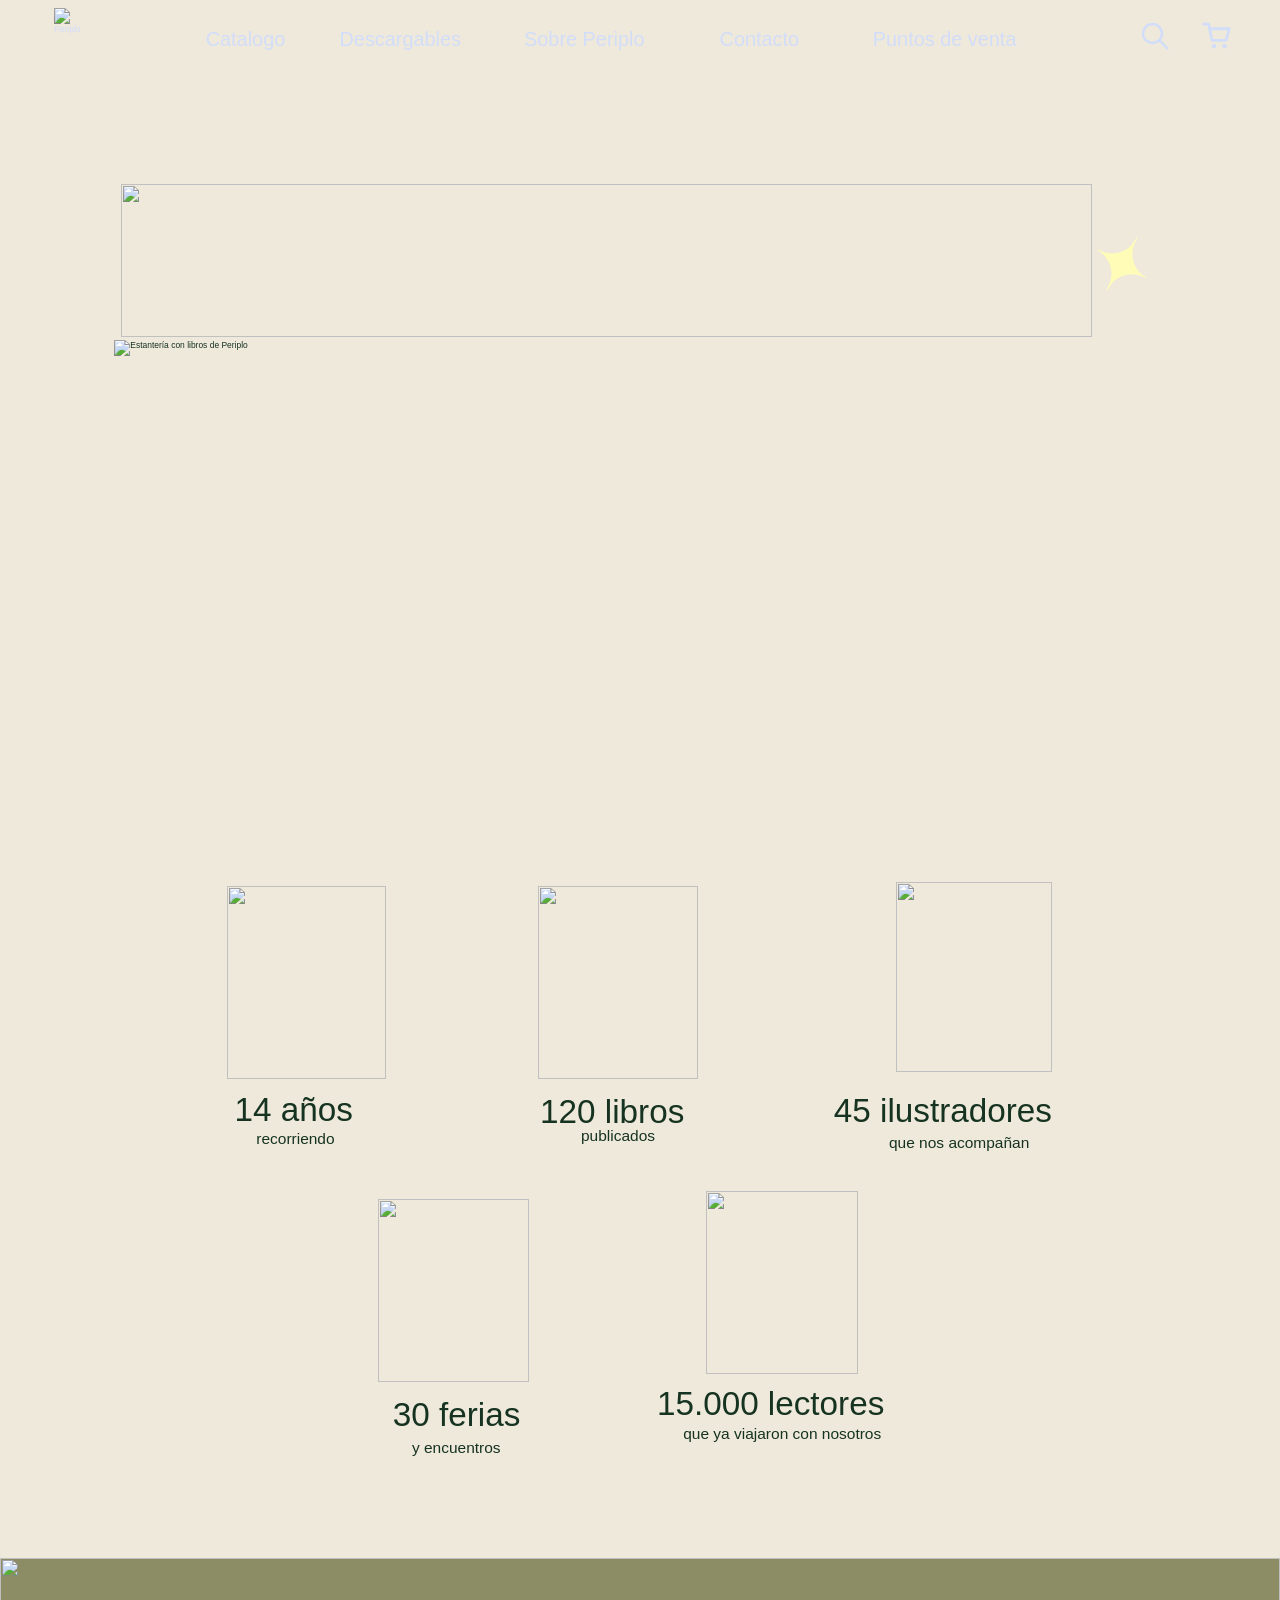
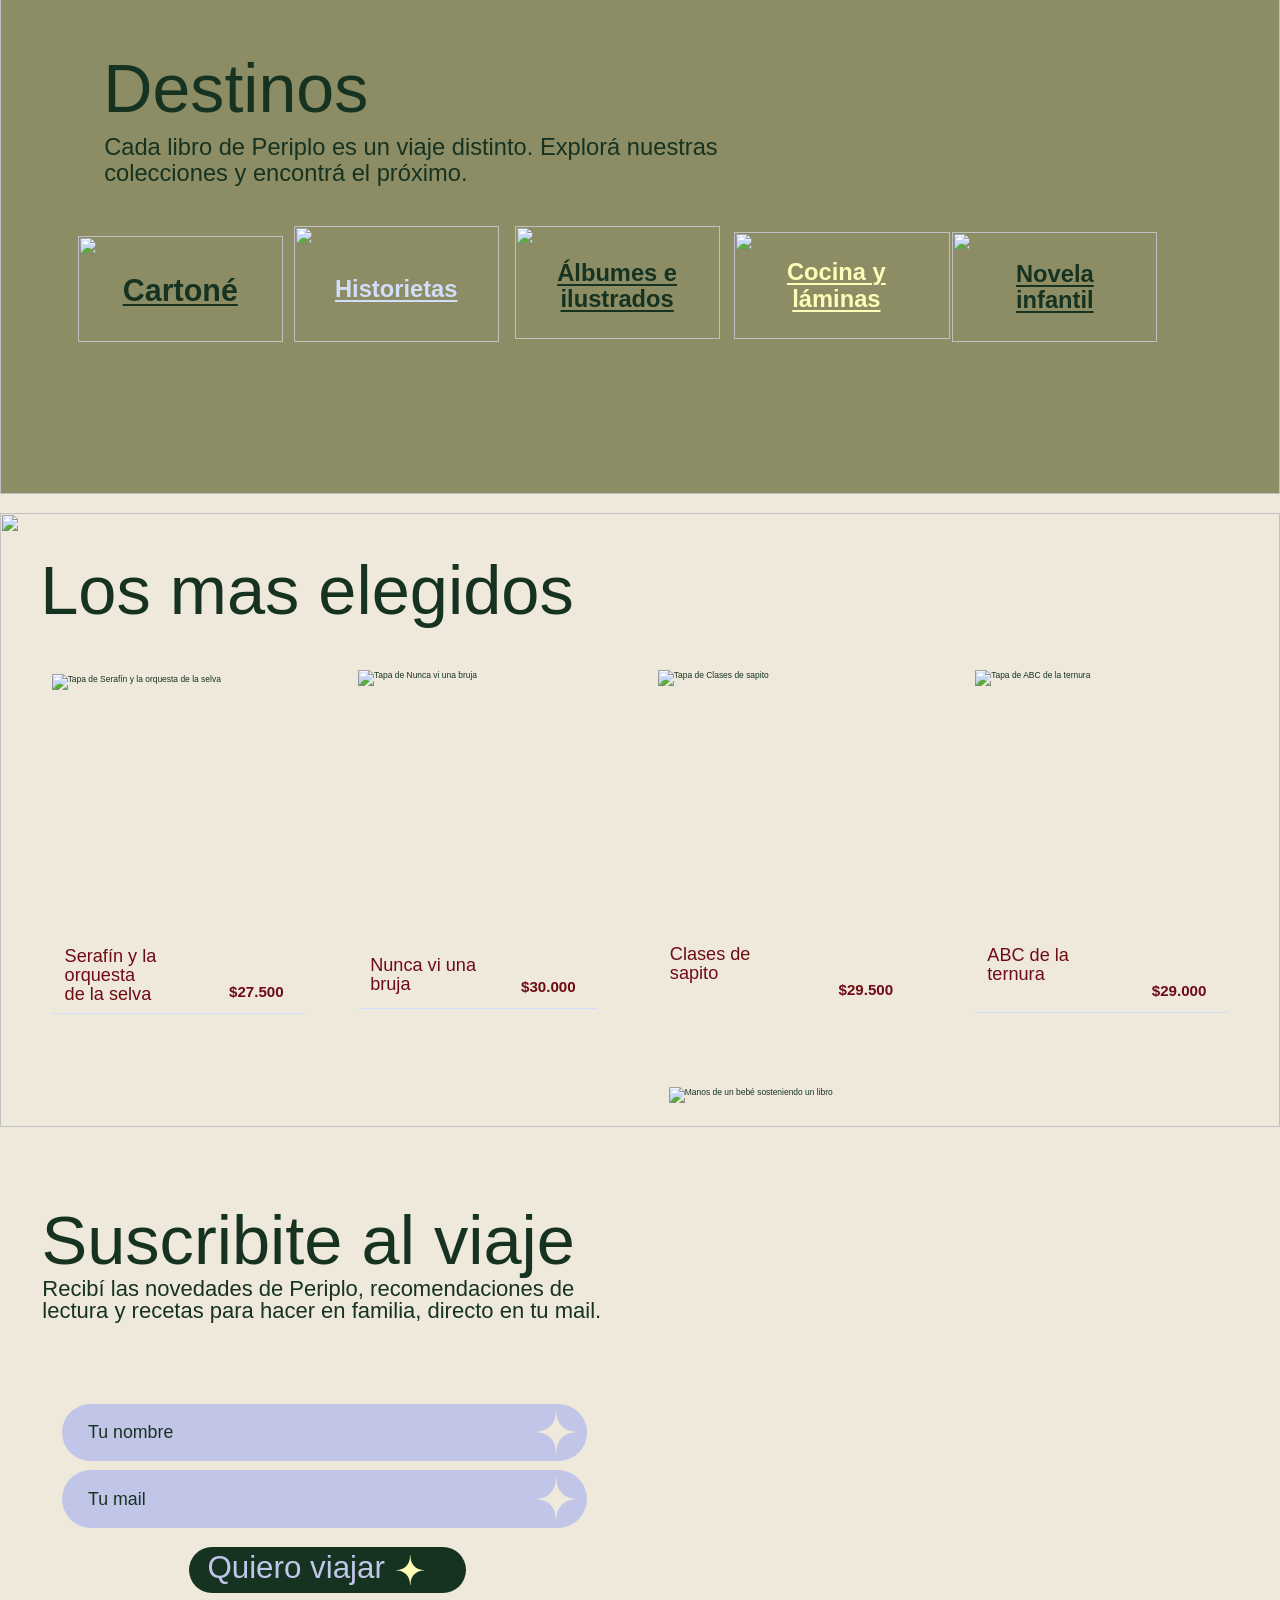
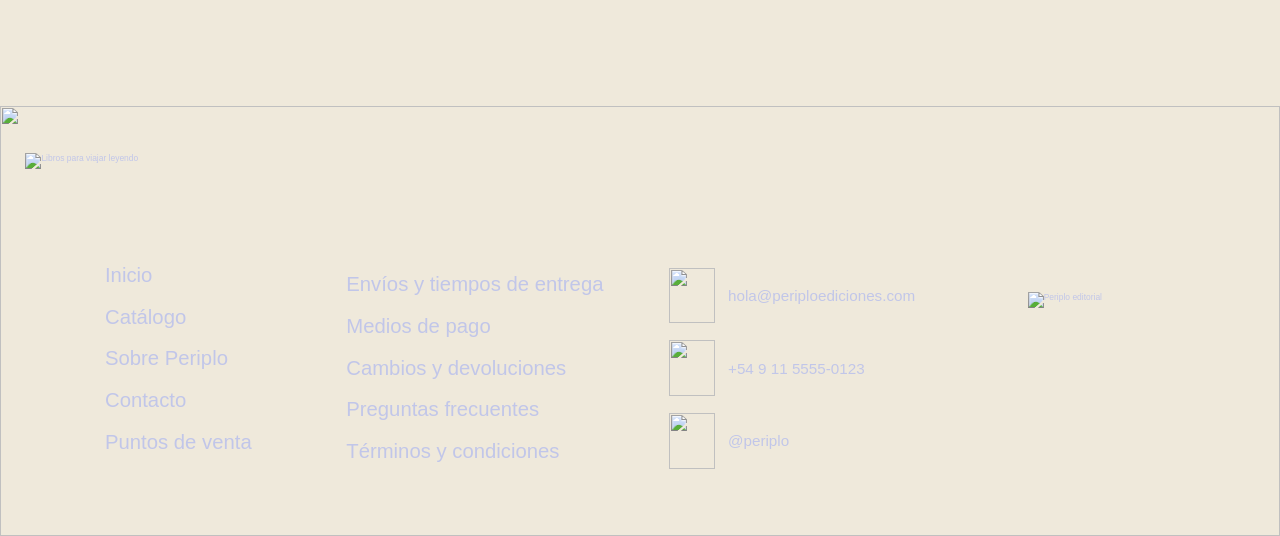
==== index.html @ d159e2c2 "commit2" ====
<!DOCTYPE html>
<html lang="es">
<head>
<meta charset="utf-8">
<meta name="viewport" content="width=device-width, initial-scale=1">
<title>Periplo Ediciones | Libros para viajar leyendo</title>
<meta name="description" content="Periplo es una editorial independiente de Buenos Aires de libros ilustrados infantiles y libros de arte culinario.">
<link rel="icon" type="image/svg+xml" href="assets/img/isotipo.svg">
<link rel="stylesheet" href="css/styles.css">
</head>
<body class="home">
<div class="page" style="--h:4413">
<header class="hdr hdr--home">
  <img class="hdr__bg" src="assets/img/header-wave.svg" alt="">
  <a class="hdr__logo" href="index.html" aria-label="Periplo, ir al inicio" style="--x:64;--y:10"><img src="assets/img/isotipo.svg" alt="Periplo"></a>
  <nav class="nav" aria-label="Principal"><a href="catalogo.html" style="--x:243.0">Catalogo</a><a href="descargables.html" style="--x:401.0">Descargables</a><a href="sobre.html" style="--x:619.0">Sobre Periplo</a><a href="contacto.html" style="--x:850.0">Contacto</a><a href="puntos-de-venta.html" style="--x:1031.0">Puntos de venta</a></nav>
  <button class="hdr__search" type="button" aria-label="Buscar"><svg viewBox="0 0 34 34" aria-hidden="true"><circle cx="14" cy="14" r="11.5" fill="none" stroke="currentColor" stroke-width="3"/><path d="M22.5 22.5L32 32" stroke="currentColor" stroke-width="3" stroke-linecap="round"/></svg></button>
  <button class="hdr__cart" type="button" aria-label="Carrito" aria-haspopup="dialog"><svg viewBox="0 0 34 34" aria-hidden="true"><path d="M2 4.5h5.2l3.6 17.5h15.4l3.3-12.5H8.4" fill="none" stroke="currentColor" stroke-width="3" stroke-linecap="round" stroke-linejoin="round"/><circle cx="13" cy="28.5" r="2.4" fill="currentColor"/><circle cx="24.5" cy="28.5" r="2.4" fill="currentColor"/></svg><span class="hdr__badge" hidden>0</span></button>
</header>
<main>
<img class="abs" style="--x:143;--y:217;--w:1147;--h:181.5" src="assets/img/titulo-hero.png" alt="" aria-hidden="true">
<h1 class="sr-only">Libros para viajar leyendo</h1>
<span class="abs hero-star" style="--x:1292;--y:275.5;--w:66;--h:73" aria-hidden="true"><svg class="star" viewBox="0 0 49 54" aria-hidden="true"><path d="M0.296719 27.3233L2.87748 27.5553C14.1574 28.5655 23.0337 37.5985 23.8341 48.8747L24.1768 53.6988C24.2044 54.1006 24.7979 54.1006 24.8278 53.6988L25.1705 48.8747C25.9686 37.5985 34.8472 28.5655 46.1271 27.5553L48.7079 27.3233C49.1035 27.2889 49.1035 26.7103 48.7079 26.6758L46.1271 26.4439C34.8472 25.4336 25.9709 16.4007 25.1705 5.12452L24.8278 0.300388C24.8002 -0.101432 24.2067 -0.101432 24.1768 0.300388L23.8341 5.12452C23.036 16.4007 14.1574 25.4336 2.87748 26.4439L0.296719 26.6758C-0.0989063 26.7103 -0.0989063 27.2889 0.296719 27.3233Z" fill="currentColor"/></svg></span>
<img class="abs" style="--x:135;--y:402;--w:1249;--h:493" src="assets/img/estanteria.webp" alt="Estantería con libros de Periplo">
<section class="stats" aria-label="Un viaje en números"><div class="stat"><img class="abs" style="--x:268;--y:1047;--w:188;--h:228" src="assets/img/stat-1.svg" alt=""><p class="st" style="--x:277.0;--y:1290.9;--fs:39.3">14 años</p><p class="ctr stat__sub" style="--x:349;--y:1346">recorriendo</p></div><div class="stat"><img class="abs" style="--x:636;--y:1047;--w:188;--h:228" src="assets/img/stat-2.svg" alt=""><p class="st" style="--x:638.0;--y:1293.9;--fs:39.3">120 libros</p><p class="ctr stat__sub" style="--x:730;--y:1342">publicados</p></div><div class="stat"><img class="abs" style="--x:1058;--y:1042;--w:185;--h:224" src="assets/img/stat-3.svg" alt=""><p class="st" style="--x:985.0;--y:1291.9;--fs:39.3">45 ilustradores</p><p class="ctr stat__sub" style="--x:1133;--y:1350">que nos acompañan</p></div><div class="stat"><img class="abs" style="--x:446;--y:1416;--w:179;--h:217" src="assets/img/stat-4.svg" alt=""><p class="st" style="--x:464.0;--y:1651.9;--fs:39.3">30 ferias</p><p class="ctr stat__sub" style="--x:539;--y:1711">y encuentros</p></div><div class="stat"><img class="abs" style="--x:834;--y:1407;--w:180;--h:216" src="assets/img/stat-5.svg" alt=""><p class="st" style="--x:776.0;--y:1638.9;--fs:39.3">15.000 lectores</p><p class="ctr stat__sub" style="--x:924;--y:1694">que ya viajaron con nosotros</p></div></section>

<section class="destinos abs" style="--x:0;--y:1840;--w:1512;--h:634" aria-labelledby="t-destinos">
  <img class="destinos__card" src="assets/img/vidrio-destinos.svg" alt="">
</section>
<h2 class="st" style="--x:122.0;--y:1953.7;--fs:80.5" id="t-destinos">Destinos</h2>
<p class="abs destinos__txt" style="--x:123;--y:2048;--w:760;--h:70">Cada libro de Periplo es un viaje distinto. Explorá nuestras colecciones y encontrá el próximo.</p>
<a class="dest dest--home c1 abs" href="catalogo.html" style="--x:92;--y:2169;--w:242;--h:125"><img src="assets/img/btn-destino-1.svg" alt=""><div class="dest__t" style="--oy:3;--rh:122"><span>Cartoné</span></div></a><a class="dest dest--home c2 abs" href="catalogo.html" style="--x:347;--y:2157;--w:242;--h:137"><img src="assets/img/btn-destino-2.svg" alt=""><div class="dest__t" style="--oy:11.6;--rh:125"><span>Historietas</span></div></a><a class="dest dest--home c3 abs" href="catalogo.html" style="--x:608;--y:2157;--w:243;--h:134"><img src="assets/img/btn-destino-3.svg" alt=""><div class="dest__t" style="--oy:9;--rh:124"><span>Álbumes e ilustrados</span></div></a><a class="dest dest--home c4 abs" href="catalogo.html" style="--x:867;--y:2164;--w:255;--h:127"><img src="assets/img/btn-destino-4.svg" alt=""><div class="dest__t" style="--oy:0;--rh:127"><span>Cocina y láminas</span></div></a><a class="dest dest--home c5 abs" href="catalogo.html" style="--x:1125;--y:2164;--w:242;--h:130"><img src="assets/img/btn-destino-5.svg" alt=""><div class="dest__t" style="--oy:0;--rh:130"><span>Novela infantil</span></div></a>

<section aria-labelledby="t-elegidos">
<img class="abs" style="--x:0;--y:2496;--w:1512;--h:725" src="assets/img/home-mancha-amarilla.svg" alt="">
<h2 class="st" style="--x:47.5;--y:2547.5;--fs:81.0" id="t-elegidos">Los mas elegidos</h2>
<a class="book book--art abs" href="producto.html" style="--x:62;--y:2688;--w:298;--h:400;--s:1.19" aria-label="Serafín y la orquesta de la selva, $27.500"><img class="book__img" src="assets/img/tapa-serafin-y-la-orquesta-de-la-selva.png" alt="Tapa de Serafín y la orquesta de la selva" style="left:-0.338%;top:-0.501%;width:106.081%;height:103.258%"><span class="book__lbl"><span class="book__lift"><img class="book__curve" src="assets/img/label-curva.svg" alt=""><span class="book__fill"></span></span></span><span class="book__t">Serafín y la<br>orquesta<br>de la selva</span><span class="book__p">$27.500</span></a><a class="book book--art abs" href="producto.html" style="--x:423;--y:2682;--w:282;--h:400;--s:1.19;--dy:14" aria-label="Nunca vi una bruja, $30.000"><img class="book__img" src="assets/img/tapa-nunca-vi-una-bruja.png" alt="Tapa de Nunca vi una bruja" style="left:0.000%;top:0.000%;width:104.545%;height:103.179%"><span class="book__lbl"><span class="book__lift"><img class="book__curve" src="assets/img/label-curva.svg" alt=""><span class="book__fill"></span></span></span><span class="book__t">Nunca vi una<br>bruja</span><span class="book__p">$30.000</span></a><a class="book book--art abs" href="producto.html" style="--x:777;--y:2682;--w:303;--h:404;--s:1.19" aria-label="Clases de sapito, $29.500"><img class="book__img" src="assets/img/tapa-clases-de-sapito.png" alt="Tapa de Clases de sapito" style="left:0.000%;top:0.000%;width:104.743%;height:103.235%"><span class="book__lbl"><span class="book__lift"><img class="book__curve" src="assets/img/label-curva.svg" alt=""><span class="book__fill"></span></span></span><span class="book__t">Clases de<br>sapito</span><span class="book__p">$29.500</span></a><a class="book book--art abs" href="producto.html" style="--x:1152;--y:2682;--w:298;--h:405;--s:1.19" aria-label="ABC de la ternura, $29.000"><img class="book__img" src="assets/img/tapa-abc-de-la-ternura.png" alt="Tapa de ABC de la ternura" style="left:0.000%;top:0.000%;width:104.231%;height:103.390%"><span class="book__lbl"><span class="book__lift"><img class="book__curve" src="assets/img/label-curva.svg" alt=""><span class="book__fill"></span></span></span><span class="book__t">ABC de la<br>ternura</span><span class="book__p">$29.000</span></a>
</section>

<section aria-labelledby="t-suscribite" id="newsletter">
<img class="abs" style="--x:790;--y:3174;--w:661;--h:797" src="assets/img/foto-newsletter.png" alt="Manos de un bebé sosteniendo un libro">
<h2 class="st" style="--x:49.0;--y:3315.5;--fs:81.0" id="t-suscribite">Suscribite al viaje</h2>
<p class="abs news__txt" style="--x:50;--y:3400;--w:700;--h:80">Recibí las novedades de Periplo, recomendaciones de lectura y recetas para hacer en familia, directo en tu mail.</p>
<form class="news" action="#" method="post" novalidate>
  <label class="field abs" style="--x:73;--y:3548;--w:620;--h:68"><input type="text" name="nombre" placeholder="Tu nombre" autocomplete="name"><svg class="star" viewBox="0 0 49 54" aria-hidden="true"><path d="M0.296719 27.3233L2.87748 27.5553C14.1574 28.5655 23.0337 37.5985 23.8341 48.8747L24.1768 53.6988C24.2044 54.1006 24.7979 54.1006 24.8278 53.6988L25.1705 48.8747C25.9686 37.5985 34.8472 28.5655 46.1271 27.5553L48.7079 27.3233C49.1035 27.2889 49.1035 26.7103 48.7079 26.6758L46.1271 26.4439C34.8472 25.4336 25.9709 16.4007 25.1705 5.12452L24.8278 0.300388C24.8002 -0.101432 24.2067 -0.101432 24.1768 0.300388L23.8341 5.12452C23.036 16.4007 14.1574 25.4336 2.87748 26.4439L0.296719 26.6758C-0.0989063 26.7103 -0.0989063 27.2889 0.296719 27.3233Z" fill="currentColor"/></svg></label>
  <label class="field abs" style="--x:73;--y:3627;--w:620;--h:68"><input type="email" name="mail" placeholder="Tu mail" autocomplete="email"><svg class="star" viewBox="0 0 49 54" aria-hidden="true"><path d="M0.296719 27.3233L2.87748 27.5553C14.1574 28.5655 23.0337 37.5985 23.8341 48.8747L24.1768 53.6988C24.2044 54.1006 24.7979 54.1006 24.8278 53.6988L25.1705 48.8747C25.9686 37.5985 34.8472 28.5655 46.1271 27.5553L48.7079 27.3233C49.1035 27.2889 49.1035 26.7103 48.7079 26.6758L46.1271 26.4439C34.8472 25.4336 25.9709 16.4007 25.1705 5.12452L24.8278 0.300388C24.8002 -0.101432 24.2067 -0.101432 24.1768 0.300388L23.8341 5.12452C23.036 16.4007 14.1574 25.4336 2.87748 26.4439L0.296719 26.6758C-0.0989063 26.7103 -0.0989063 27.2889 0.296719 27.3233Z" fill="currentColor"/></svg></label>
  <button class="pill abs" type="submit" style="--x:223;--y:3717;--w:328;--h:55"><span class="pill__t">Quiero viajar</span><svg class="star" viewBox="0 0 49 54" aria-hidden="true"><path d="M0.296719 27.3233L2.87748 27.5553C14.1574 28.5655 23.0337 37.5985 23.8341 48.8747L24.1768 53.6988C24.2044 54.1006 24.7979 54.1006 24.8278 53.6988L25.1705 48.8747C25.9686 37.5985 34.8472 28.5655 46.1271 27.5553L48.7079 27.3233C49.1035 27.2889 49.1035 26.7103 48.7079 26.6758L46.1271 26.4439C34.8472 25.4336 25.9709 16.4007 25.1705 5.12452L24.8278 0.300388C24.8002 -0.101432 24.2067 -0.101432 24.1768 0.300388L23.8341 5.12452C23.036 16.4007 14.1574 25.4336 2.87748 26.4439L0.296719 26.6758C-0.0989063 26.7103 -0.0989063 27.2889 0.296719 27.3233Z" fill="currentColor"/></svg></button>
</form>
</section>
</main>
<footer class="ftr">
  <img class="ftr__bg" src="assets/img/footer-wave.svg" alt="">
  <img class="ftr__lema" src="assets/img/lema-footer.png" alt="Libros para viajar leyendo">
  <ul class="ftr__c1">
    <li><a href="index.html">Inicio</a></li><li><a href="catalogo.html">Catálogo</a></li>
    <li><a href="sobre.html">Sobre Periplo</a></li><li><a href="contacto.html">Contacto</a></li>
    <li><a href="puntos-de-venta.html">Puntos de venta</a></li>
  </ul>
  <ul class="ftr__c2">
    <li><a href="#envios">Envíos y tiempos de entrega</a></li><li><a href="#pagos">Medios de pago</a></li>
    <li><a href="#cambios">Cambios y devoluciones</a></li><li><a href="#faq">Preguntas frecuentes</a></li>
    <li><a href="#terminos">Términos y condiciones</a></li>
  </ul>
  <ul class="ftr__c3">
    <li><a href="mailto:hola@periploediciones.com"><img src="assets/img/ico-mail-y.svg" alt=""><span>hola@periploediciones.com</span></a></li>
    <li><a href="https://wa.me/5491155550123"><img src="assets/img/ico-wsp-y.svg" alt=""><span>+54 9 11 5555-0123</span></a></li>
    <li><a href="https://instagram.com/periplo"><img src="assets/img/ico-ig-y.svg" alt=""><span>@periplo</span></a></li>
  </ul>
  <a class="ftr__logo" href="index.html" aria-label="Periplo editorial, ir al inicio"><img src="assets/img/logo-periplo.svg" alt="Periplo editorial"></a>
</footer>
</div>

<div class="cart-ov" hidden></div>
<aside class="cart" id="cart" role="dialog" aria-modal="true" aria-labelledby="cart-t" aria-hidden="true" tabindex="-1">
  <div class="cart__hd"><h2 class="cart__t" id="cart-t">Tu carrito</h2><button class="cart__x" type="button" aria-label="Cerrar carrito">&times;</button></div>
  <ul class="cart__list"></ul>
  <div class="cart__empty"><p>Todavía no agregaste libros.</p><a class="cart__link" href="catalogo.html">Ver catálogo</a></div>
  <div class="cart__ft">
    <p class="cart__ship"></p>
    <p class="cart__tot"><span>Total</span><strong class="cart__sum">$0</strong></p>
    <button class="pill cart__go" type="button"><span class="pill__t">Iniciar compra</span><svg class="star" viewBox="0 0 49 54" aria-hidden="true"><path d="M0.296719 27.3233L2.87748 27.5553C14.1574 28.5655 23.0337 37.5985 23.8341 48.8747L24.1768 53.6988C24.2044 54.1006 24.7979 54.1006 24.8278 53.6988L25.1705 48.8747C25.9686 37.5985 34.8472 28.5655 46.1271 27.5553L48.7079 27.3233C49.1035 27.2889 49.1035 26.7103 48.7079 26.6758L46.1271 26.4439C34.8472 25.4336 25.9709 16.4007 25.1705 5.12452L24.8278 0.300388C24.8002 -0.101432 24.2067 -0.101432 24.1768 0.300388L23.8341 5.12452C23.036 16.4007 14.1574 25.4336 2.87748 26.4439L0.296719 26.6758C-0.0989063 26.7103 -0.0989063 27.2889 0.296719 27.3233Z" fill="currentColor"/></svg></button>
    <button class="cart__clear" type="button">Vaciar carrito</button>
  </div>
</aside>
<script src="js/main.js"></script>
</body>
</html>
---- css/styles.css ----
/* ==========================================================================
   Periplo Ediciones – estilos
   Escala: el sitio se diseñó sobre mockups de 1512 px de ancho. Todas las medidas
   están en rem con  1rem = 10 px de diseño  y  html { font-size: 100vw / 151.2 },
   así el sitio se ve idéntico al mockup en cualquier ancho de escritorio.
   ========================================================================== */

@font-face { font-family: 'Struggle'; font-weight: 400; font-style: normal; font-display: swap; src: url('../assets/fonts/struggle-regular.woff2') format('woff2'), url('../assets/fonts/struggle-regular.otf') format('opentype'); }

/* ---- Tipografías ---------------------------------------------------------
   Epilogue: textos y navegación (incluida en /assets/fonts).
   Struggle: títulos (texto real; fuente en /assets/fonts). */
@font-face { font-family: 'Epilogue'; font-weight: 300; font-style: normal; font-display: swap; src: url('../assets/fonts/epilogue-latin-300-normal.woff2') format('woff2'); }
@font-face { font-family: 'Epilogue'; font-weight: 400; font-style: normal; font-display: swap; src: url('../assets/fonts/epilogue-latin-400-normal.woff2') format('woff2'); }
@font-face { font-family: 'Epilogue'; font-weight: 500; font-style: normal; font-display: swap; src: url('../assets/fonts/epilogue-latin-500-normal.woff2') format('woff2'); }
@font-face { font-family: 'Epilogue'; font-weight: 600; font-style: normal; font-display: swap; src: url('../assets/fonts/epilogue-latin-600-normal.woff2') format('woff2'); }
@font-face { font-family: 'Epilogue'; font-weight: 700; font-style: normal; font-display: swap; src: url('../assets/fonts/epilogue-latin-700-normal.woff2') format('woff2'); }
@font-face { font-family: 'Epilogue'; font-weight: 300; font-style: italic; font-display: swap; src: url('../assets/fonts/epilogue-latin-300-italic.woff2') format('woff2'); }
@font-face { font-family: 'Epilogue'; font-weight: 400; font-style: italic; font-display: swap; src: url('../assets/fonts/epilogue-latin-400-italic.woff2') format('woff2'); }

:root {
  --cream: #efe9db;
  --green: #163321;
  --lilac: #d2ddfa;
  --lilac-2: #c1c6e9;
  --maroon: #6f0b15;
  --yellow: #fffcb7;
}

*, *::before, *::after { box-sizing: border-box; }
html { font-size: min(calc(100vw / 151.2), 12.7PX); -webkit-text-size-adjust: 100%; }
body { margin: 0; background: var(--cream); color: var(--green); font-family: 'Epilogue', sans-serif; font-weight: 400; overflow-x: hidden; }
img, svg { display: block; max-width: none; }
a { color: inherit; text-decoration: none; }
button, input, textarea { font-family: inherit; color: inherit; }
p, h1, h2 { margin: 0; }
.sr-only { position: absolute; width: 0.1rem; height: 0.1rem; overflow: hidden; clip: rect(0 0 0 0); white-space: nowrap; }

/* ---- Lienzo y posicionamiento ---- */
.page { position: relative; width: 100%; max-width: 151.2rem; margin: 0 auto; height: calc(var(--h) * .1rem); overflow: hidden; }
.abs { position: absolute; left: calc(var(--x) * .1rem); top: calc(var(--y) * .1rem); width: calc(var(--w) * .1rem); height: calc(var(--h) * .1rem); }
.st { position: absolute; left: calc(var(--x) * .1rem); top: calc(var(--y) * .1rem); margin: 0; font: 400 calc(var(--fs) * .1rem) / 1 'Struggle', sans-serif; white-space: nowrap; color: var(--green); }
.st--y { color: var(--yellow); } .st--cr { color: var(--cream); }
.pill__t { font-family: 'Struggle', sans-serif; font-size: 3.7rem; line-height: 1; color: var(--lilac-2); white-space: nowrap; transform: translateY(-.07em); }
.cta .pill__t { font-size: 3.3rem; color: var(--green); }
.cont .pill__t { font-size: 2.9rem; }
.ctr { position: absolute; left: calc(var(--x) * .1rem); top: calc(var(--y) * .1rem); transform: translate(-50%, -50%); white-space: nowrap; }

/* ---- Header ---- */
.hdr { position: absolute; left: 0; top: 0; width: 100%; height: 12.4rem; z-index: 5; color: var(--lilac); }
.hdr__bg { position: absolute; left: 0; top: 0; width: 100%; height: auto; }
.hdr__logo { display: block; position: absolute; z-index: 2; cursor: pointer; left: calc(var(--x) * .1rem); top: calc(var(--y) * .1rem); }
.hdr__logo img { width: 4.6rem; height: 7rem; }
.nav { position: absolute; left: 0; top: 0; width: 100%; height: 12.4rem; }
.nav a { position: absolute; left: calc(var(--x) * .1rem); top: 2.5rem; font-size: 2.35rem; line-height: 4rem; white-space: nowrap; color: var(--lilac); transition: opacity .2s; }
.hdr--home .nav a { top: 2.7rem; }
.nav a::after { content: ''; position: absolute; left: 0; right: 0; bottom: 0.4rem; height: 0.25rem; border-radius: 0.2rem; background: currentColor; transform: scaleX(0); transform-origin: left center; transition: transform .3s cubic-bezier(.4, 0, .2, 1); }
.nav a:hover::after, .nav a:focus-visible::after, .nav a[aria-current="page"]::after { transform: scaleX(1); }
.nav a:hover:not([aria-current="page"])::after { transform-origin: left center; }
.nav a[aria-current="page"] { font-weight: 700; }
.hdr__search { position: absolute; left: 134.8rem; top: 2.6rem; width: 3.3rem; height: 3.3rem; padding: 0; border: 0; background: none; color: var(--lilac); cursor: pointer; }
.hdr__search svg { width: 100%; height: 100%; }
.hdr__cart { position: absolute; left: 142rem; top: 2.4rem; width: 3.7rem; height: 3.7rem; padding: 0; border: 0; background: none; color: var(--lilac); cursor: pointer; transition: transform .25s; }
.hdr__cart svg { width: 100%; height: 100%; }
.hdr__cart:hover { transform: scale(1.15) rotate(-6deg); }

/* ---- Footer ---- */
.ftr { position: absolute; left: 0; bottom: 0; width: 100%; height: 50.8rem; z-index: 3; color: var(--lilac-2); }
.ftr__bg { position: absolute; left: 0; top: 0; width: 100%; height: 100%; }
.ftr__lema { position: absolute; left: 3rem; top: 5.6rem; width: 65.4rem; height: 10rem; }
.ftr ul { list-style: none; margin: 0; padding: 0; position: absolute; }
.ftr li { font-size: 2.4rem; line-height: 4.93rem; white-space: nowrap; }
.ftr a:hover { color: var(--yellow); }
.ftr__c1 { left: 12.4rem; top: 17.6rem; }
.ftr__c2 { left: 40.9rem; top: 18.7rem; }
.ftr__c3 li { position: absolute; left: 79rem; height: 6.6rem; display: flex; align-items: center; font-size: 1.8rem; line-height: 1; }
.ftr__c3 li:nth-child(1) { top: 19.1rem; } .ftr__c3 li:nth-child(2) { top: 27.7rem; } .ftr__c3 li:nth-child(3) { top: 36.3rem; }
.ftr__c3 a { display: flex; align-items: center; }
.ftr__c3 img { width: 5.5rem; height: 6.6rem; margin-right: 1.5rem; transition: transform .25s; }
.ftr__c3 a:hover img { transform: scale(1.1) rotate(-5deg); }
.ftr__logo { position: absolute; left: 121.4rem; top: 22rem; }
.ftr__logo img { width: 23rem; height: 17.2rem; transition: transform .3s; }
.ftr__logo:hover img { transform: scale(1.05) rotate(-2deg); }

/* ---- Estrella de 4 puntas ---- */
.star { fill: currentColor; }

/* ---- Campos y botones de formulario ---- */
.field { display: block; background: var(--lilac-2); border-radius: 99.9rem; }
.field input { position: absolute; inset: 0; width: 100%; height: 100%; padding: 0 8rem 0 3.1rem; background: none; border: 0; outline: 0; font-size: 2.1rem; font-weight: 400; color: var(--green); border-radius: 99.9rem; }
::placeholder { color: var(--green); opacity: 1; }
.field .star { position: absolute; right: 1.1rem; top: 50%; width: 5rem; height: 5rem; transform: translateY(-50%); color: var(--cream); pointer-events: none; }
.field:focus-within, .area:focus-within { box-shadow: 0 0 0 0.3rem rgba(22, 51, 33, .35); }
.pill { display: flex; align-items: center; background: var(--green); border: 0; border-radius: 99.9rem; cursor: pointer; padding: 0 0 0 2.2rem; gap: 1.2rem; transition: transform .2s; }
.pill:hover { transform: scale(1.03); }
.pill .star { width: 3.6rem; height: 3.6rem; color: var(--yellow); }
.cont .pill { padding-left: 1.6rem; gap: 1rem; }
.cont .pill .star { width: 3rem; height: 3rem; }
.area { background: var(--lilac-2); border-radius: 2.8rem; overflow: hidden; display: block; }
.area textarea { position: absolute; inset: 0; width: 100%; height: 100%; padding: 2.2rem 3rem; background: none; border: 0; outline: 0; resize: none; font-size: 2.1rem; color: var(--green); }
.area__deco { position: absolute; right: 0; bottom: 0; width: 19.2rem; height: 25.1rem; pointer-events: none; }

/* ==========================================================================
   HOME
   ========================================================================== */
.stat__sub { font-size: 1.83rem; line-height: 1; color: var(--green); }

.destinos { background: #8c8d64 url('../assets/img/fondo-destinos.jpg') center top / 100% auto no-repeat; overflow: hidden; }
.destinos__card { position: absolute; left: 0; top: 0; width: 100%; height: 100%; }
.destinos__txt { font-size: 2.8rem; line-height: 3.1rem; color: var(--green); }

.dest { z-index: 1; display: flex; align-items: center; justify-content: center; text-align: center; border-radius: 1rem; overflow: hidden;
  font-weight: 700; font-size: 2.8rem; line-height: 3.1rem; padding: 0 1.6rem; transition: transform .2s; }
.dest span { max-width: 17.5rem; text-decoration: underline; text-decoration-thickness: 0.2rem; text-underline-offset: 0.4rem; position: relative; }
.dest:hover { transform: translateY(-0.3rem); }
.d1 { background: var(--lilac); color: var(--green); font-size: 3.6rem;
  background-image: radial-gradient(ellipse 6.2rem 2.6rem at 7rem 9.6rem, #b6c8f7 97%, transparent), radial-gradient(ellipse 3.4rem 5.8rem at 20.5rem 5.6rem, #b6c8f7 97%, transparent); }
.d2 { background: var(--green); color: var(--lilac); background-image: radial-gradient(ellipse 5rem 4rem at 6rem 2.5rem, #0f2a1b 97%, transparent), radial-gradient(ellipse 7rem 3.6rem at 19rem 10rem, #0f2a1b 97%, transparent); }
.d3 { background: var(--yellow); color: var(--green); background-image: radial-gradient(ellipse 3.6rem 2.4rem at 4rem 4rem, #ece5a0 60%, transparent), radial-gradient(ellipse 3rem 4rem at 19rem 9rem, #ece5a0 60%, transparent); }
.d4 { background: var(--maroon); color: var(--yellow); background-image: radial-gradient(ellipse 4rem 4.4rem at 7rem 4rem, #58060f 97%, transparent), radial-gradient(ellipse 4rem 5rem at 18rem 7rem, #58060f 97%, transparent); }
.d5 { background: var(--lilac); color: var(--green); background-image: radial-gradient(ellipse 6rem 0.8rem at 4rem 6rem, #c1c6e9 90%, transparent), radial-gradient(ellipse 6rem 0.8rem at 21rem 5rem, #c1c6e9 90%, transparent); }
.dest--home { padding: 0; overflow: visible; }
.dest--home > img { position: absolute; left: 0; top: 0; width: 100%; height: 100%; }
.dest__t { position: absolute; left: 0; top: calc(var(--oy) * .1rem); width: 24.2rem; height: calc(var(--rh) * .1rem); display: flex; align-items: center; justify-content: center; padding: 0 1.6rem; }
.dest--home.c1 { color: var(--green); font-size: 3.6rem; } .dest--home.c2 { color: var(--lilac); }
.dest--home.c3 { color: var(--green); } .dest--home.c4 { color: var(--yellow); } .dest--home.c5 { color: var(--green); }
.dest--cat { line-height: 2.6rem; border-radius: 1.2rem; white-space: nowrap; }
.dest--cat span { max-width: none; }
.dest--cat.f1 { font-size: 2.5rem; } .dest--cat.f2 { font-size: 2.5rem; } .dest--cat.f3 { font-size: 1.95rem; }
.dest--cat.f4 { font-size: 2.5rem; } .dest--cat.f5 { font-size: 2.2rem; }

.book { display: block; --s: 1; filter: drop-shadow(0.3rem 0.4rem 0.3rem rgba(0, 0, 0, .3)); transition: transform .25s; }
.book:hover { transform: translateY(-0.4rem); }
.book__old { width: 100%; height: 100%; }
/* tapas limpias: sombra incluida en la imagen; al pasar el mouse la curva lila sube */
.book--art { filter: none; }
.book--art:hover { transform: none; }
.book__img { position: absolute; max-width: none; }
.book__lbl { position: absolute; left: 0; bottom: 0; width: 100%; height: calc(var(--w) * .1rem * .4733); overflow: hidden; pointer-events: none; }
.book__lift { position: absolute; inset: 0; transition: transform .4s cubic-bezier(.22, .9, .3, 1); }
.book__curve { position: absolute; left: -3.77%; bottom: calc(var(--w) * .1rem * -.0307); width: 107.8%; height: auto; }
.book__fill { position: absolute; left: 0; right: 0; top: calc(100% - 0.1rem); height: 4rem; background: #d2ddfa; }
.book__t, .book__p { transition: transform .4s cubic-bezier(.22, .9, .3, 1); }
.book--art:hover .book__lift, .book--art:hover .book__t, .book--art:hover .book__p { transform: translateY(calc(var(--w) * .1rem * -.05)); }
.book__t { position: absolute; left: calc(1.2rem * var(--s)); top: calc(100% - 6.7rem * var(--s) + var(--dy, 0) * 0.1rem * var(--s)); white-space: nowrap; font-size: calc(1.8rem * var(--s)); line-height: calc(1.9rem * var(--s)); color: var(--maroon); }
.book__p { position: absolute; right: calc(2.1rem * var(--s)); bottom: calc(1.5rem * var(--s)); font-size: calc(1.5rem * var(--s)); font-weight: 700; line-height: 1; color: var(--maroon); }

.news__txt { font-size: 2.6rem; line-height: 2.6rem; color: var(--green); }

/* ==========================================================================
   PRODUCTO
   ========================================================================== */
.visor { max-width: none; }
.thumb { padding: 0; border: 0; background: none; cursor: pointer; transition: transform .2s; }
.thumb:hover { transform: scale(1.05); }
.thumb img { width: 100%; height: 100%; }
.glass { background: rgba(255, 255, 255, .38); backdrop-filter: blur(1.4rem); border: 0.1rem solid rgba(255, 255, 255, .75); border-radius: 5.6rem; box-shadow: inset 0 0 4rem rgba(255, 255, 255, .25); }
.prod__price { font-size: 3.2rem; font-weight: 700; line-height: 1; }
.prod__off { font-size: 2.1rem; line-height: 1; } .prod__off b { font-weight: 700; }
.prod__link { font-size: 2.1rem; font-weight: 600; line-height: 1; color: var(--maroon); text-decoration: underline; text-underline-offset: 0.3rem; }
.prod__truck { color: var(--green); } .prod__truck svg { width: 100%; height: 100%; }
.prod__ship { font-size: 2.2rem; line-height: 2.1rem; } .prod__ship b { font-weight: 700; }
.prod__lbl { font-size: 2.1rem; font-weight: 600; line-height: 1; }
.prod__ic { color: var(--green); } .prod__ic svg { width: 100%; height: 100%; }
.prod__s1 { font-size: 1.5rem; font-weight: 600; line-height: 1; }
.prod__s2 { font-size: 1.3rem; font-weight: 300; line-height: 1; }
.qty { display: flex; align-items: center; justify-content: space-between; padding: 0 0.8rem; background: var(--maroon); color: var(--lilac); border-radius: 1.6rem; font-size: 1.8rem; font-weight: 700; }
.qty button { background: none; border: 0; color: inherit; font-size: 1.8rem; font-weight: 700; cursor: pointer; padding: 0 0.6rem; }
.qty output { font-size: 1.9rem; }
.cp { border: 0.15rem solid var(--maroon); background: transparent; border-radius: 1.6rem; padding: 0 1rem; font-size: 1.3rem; outline: 0; }
.cp::placeholder { color: rgba(111, 11, 21, .4); }
.calc { background: var(--maroon); color: var(--lilac); border: 0; border-radius: 1.6rem; font-size: 1.7rem; font-weight: 600; cursor: pointer; }
.cta { display: flex; align-items: center; background: #dae1f5; border: 0; border-radius: 99.9rem; padding: 0 0 0 1.4rem; gap: 0; cursor: pointer; transition: transform .2s; }
.cta:hover { transform: scale(1.02); }
.cta .star { width: 4.6rem; height: 4.6rem; color: var(--yellow); margin-left: 2.4rem; }
.desc { background: var(--green); overflow: hidden; }
.desc__who { font-size: 2.4rem; font-weight: 300; line-height: 3rem; color: var(--cream); }
.desc__c { font-size: 2.15rem; font-weight: 300; line-height: 2.1rem; color: var(--cream); }
.desc__c p { margin: 0 0 2.2rem; }
.desc__c--l p:first-child { max-width: 42.1rem; }
.desc__c--l p:last-child { white-space: nowrap; }

/* ==========================================================================
   SOBRE / CONTACTO
   ========================================================================== */
.about__p { font-size: 2rem; line-height: 2.1rem; }
.cont__sub { font-size: 2rem; line-height: 2.1rem; }

/* ==========================================================================
   HOVER / FOCO (todos los botones y links interactivos)
   ========================================================================== */
a, button { cursor: pointer; }
.hdr__logo img, .hdr__search { transition: transform .25s, opacity .2s; }
.hdr__logo:hover img { transform: scale(1.12) rotate(-6deg); filter: drop-shadow(0 0.3rem 0.6rem rgba(0, 0, 0, .35)); }
.hdr__logo:active img { transform: scale(.97); }
.hdr__search:hover { transform: scale(1.15); }
.soc { transition: transform .25s; } .soc:hover { transform: scale(1.1) rotate(-5deg); }
.qty button, .calc, .thumb { transition: transform .2s, background-color .2s, opacity .2s; }
.qty button:hover { transform: scale(1.3); }
.calc:hover { transform: scale(1.05); }
.ftr a { transition: color .2s; }
.dest, .nav a { transition: transform .2s, opacity .2s; }
:focus-visible { outline: 0.3rem solid var(--yellow); outline-offset: 0.3rem; }
@media (prefers-reduced-motion: reduce) { * { transition: none !important; } }

/* Ilustraciones de cifras (inicio): hover */
.stat > img { transition: transform .35s cubic-bezier(.34, 1.56, .64, 1); transform-origin: 50% 50%; }
.stat:hover > img { transform: scale(1.08) rotate(-4deg); }
.stat:nth-child(even):hover > img { transform: scale(1.08) rotate(4deg); }

.deco-star { pointer-events: none; } .deco-star--l { transform: scaleX(-1); }
.dest--home[aria-pressed="true"] { filter: drop-shadow(0 0.4rem 0.6rem rgba(22, 51, 33, .35)); transform: translateY(-0.3rem); }

/* ==========================================================================
   CARRITO
   ========================================================================== */
.hdr__cart { overflow: visible; }
.hdr__badge { position: absolute; right: -0.9rem; top: -0.8rem; min-width: 2rem; height: 2rem; padding: 0 0.5rem; border-radius: 99.9rem; background: var(--yellow); color: var(--green);
  font-size: 1.3rem; font-weight: 700; line-height: 2rem; text-align: center; box-sizing: border-box; pointer-events: none; }
.hdr__badge[hidden] { display: none; }
.hdr__cart.bump { animation: bump .45s cubic-bezier(.34, 1.56, .64, 1); }
@keyframes bump { 0% { transform: scale(1); } 40% { transform: scale(1.3) rotate(-8deg); } 100% { transform: scale(1); } }

.cart-ov { position: fixed; inset: 0; z-index: 90; background: rgba(22, 51, 33, .45); opacity: 0; transition: opacity .3s; }
.cart-ov.on { opacity: 1; }
.cart { position: fixed; top: 0; right: 0; z-index: 91; width: min(46rem, 100vw); height: 100vh; display: flex; flex-direction: column; box-sizing: border-box;
  padding: 3.4rem 3.4rem 3rem; background: var(--cream); color: var(--green); box-shadow: -1rem 0 3rem rgba(0, 0, 0, .25);
  transform: translateX(105%); visibility: hidden; transition: transform .4s cubic-bezier(.22, .9, .3, 1), visibility 0s .4s; outline: 0; }
.cart.on { transform: none; visibility: visible; transition: transform .4s cubic-bezier(.22, .9, .3, 1), visibility 0s; }
.cart__hd { display: flex; align-items: center; justify-content: space-between; padding-bottom: 1.8rem; border-bottom: 0.2rem solid var(--lilac-2); }
.cart__t { margin: 0; font: 400 4.4rem / 1 'Struggle', sans-serif; }
.cart__x { width: 4.4rem; height: 4.4rem; border: 0; border-radius: 50%; background: var(--green); color: var(--lilac); font-size: 3rem; line-height: 1; cursor: pointer; transition: transform .2s; }
.cart__x:hover { transform: rotate(90deg) scale(1.1); }
.cart__list { list-style: none; margin: 0; padding: 0; flex: 1; overflow-y: auto; }
.cart__item { display: grid; grid-template-columns: 7.2rem 1fr; gap: 1.8rem; padding: 2rem 0; border-bottom: 0.1rem solid rgba(22, 51, 33, .15); }
.cart__item img { width: 7.2rem; height: auto; filter: drop-shadow(0.2rem 0.3rem 0.3rem rgba(0, 0, 0, .25)); }
.cart__name { margin: 0 0 0.4rem; font-size: 2rem; font-weight: 600; line-height: 1.2; }
.cart__price { margin: 0 0 1.2rem; font-size: 1.7rem; }
.cart__row { display: flex; align-items: center; justify-content: space-between; }
.cart__qty { display: inline-flex; align-items: center; gap: 0.4rem; padding: 0 0.6rem; height: 3rem; border-radius: 1.6rem; background: var(--maroon); color: var(--lilac); font-weight: 700; font-size: 1.6rem; }
.cart__qty button { width: 2.4rem; height: 2.4rem; border: 0; background: none; color: inherit; font-size: 1.8rem; font-weight: 700; cursor: pointer; transition: transform .2s; }
.cart__qty button:hover { transform: scale(1.3); }
.cart__qty output { min-width: 2.2rem; text-align: center; }
.cart__rm { border: 0; background: none; color: var(--maroon); font-size: 1.5rem; text-decoration: underline; cursor: pointer; transition: opacity .2s; }
.cart__rm:hover { opacity: .65; }
.cart__empty { display: none; flex: 1; padding-top: 4rem; font-size: 2rem; }
.cart__link { display: inline-block; color: var(--maroon); font-weight: 600; text-decoration: underline; transition: opacity .2s; }
.cart__link:hover { opacity: .65; }
.cart--empty .cart__empty { display: block; }
.cart--empty .cart__list, .cart--empty .cart__ft { display: none; }
.cart__ft { padding-top: 1.8rem; border-top: 0.2rem solid var(--lilac-2); }
.cart__ship { margin: 0 0 1.4rem; font-size: 1.6rem; }
.cart__tot { display: flex; align-items: baseline; justify-content: space-between; margin: 0 0 1.8rem; font-size: 2rem; }
.cart__tot strong { font: 400 4rem / 1 'Struggle', sans-serif; }
.cart__go { width: 100%; height: 5.6rem; justify-content: center; padding: 0; }
.cart__go .pill__t { font-size: 3rem; }
.cart__clear { display: block; margin: 1.4rem auto 0; border: 0; background: none; color: var(--green); font-size: 1.5rem; text-decoration: underline; cursor: pointer; transition: opacity .2s; }
.cart__clear:hover { opacity: .6; }
body.cart-open { overflow: hidden; }

/* DESCARGABLES */
.dl__intro { font-size: 2.52rem; line-height: 2.65rem; color: var(--green); }
.dl__txt { position: absolute; left: 1rem; bottom: 1.4rem; display: flex; flex-direction: column; color: var(--maroon); font-size: 1.25rem; line-height: 1.5rem; transition: transform .4s cubic-bezier(.22, .9, .3, 1); pointer-events: none; }
.dl__txt b { margin-bottom: 0.4rem; font-size: 1.4rem; font-weight: 700; }
.dl.book--art:hover .dl__txt { transform: translateY(calc(var(--w) * .1rem * -.05)); }

.hero-star { color: var(--yellow); transform: rotate(30deg); pointer-events: none; }
.hero-star .star { width: 100%; height: 100%; display: block; }

/* ==========================================================================
   PUNTOS DE VENTA
   ========================================================================== */
.mapa { background: var(--green); border-radius: 5.6rem; overflow: hidden; touch-action: none; cursor: grab; isolation: isolate; }
.mapa.is-drag { cursor: grabbing; }
.mapa__svg { position: absolute; inset: 0; width: 100%; height: 100%; display: block; }
.mapa__svg path { vector-effect: non-scaling-stroke; stroke: var(--green); stroke-width: 1; stroke-linejoin: round; }
.m-base { fill: #274a34; }
.m-hl { fill: var(--lilac-2); }
.m-arg { fill: var(--lilac); }
.m-grid { stroke: rgba(239, 233, 219, .38) !important; stroke-width: 1; stroke-dasharray: 2 5; fill: none !important; }
.mapa__pins { position: absolute; inset: 0; transition: opacity .25s; }
.mapa__pins.is-moving { opacity: 0; pointer-events: none; }
.pin { position: absolute; width: 3.6rem; height: 3.6rem; margin: -1.8rem 0 0 -1.8rem; padding: 0; border-radius: 50%; background: var(--maroon); color: var(--yellow); border: 0.3rem solid var(--cream);
  display: grid; place-items: center; cursor: pointer; font: 600 1.7rem / 1 'Epilogue', sans-serif; transition: transform .2s, background .2s, color .2s; }
.pin--n { width: 4.6rem; height: 4.6rem; margin: -2.3rem 0 0 -2.3rem; font-size: 2rem; }
.pin .star { width: 2rem; height: 2rem; color: inherit; }
.pin:hover, .pin:focus-visible { transform: scale(1.18); z-index: 3; }
.pin.is-sel { background: var(--yellow); color: var(--maroon); border-color: var(--maroon); transform: scale(1.35); z-index: 4; }
.pin.is-sel::after { content: ''; position: absolute; inset: -1.1rem; border-radius: 50%; border: 0.2rem solid var(--yellow); animation: pinring 1.6s ease-out infinite; }
@keyframes pinring { from { transform: scale(.7); opacity: 1; } to { transform: scale(1.35); opacity: 0; } }
.pin__l { position: absolute; left: 50%; bottom: calc(100% + 0.9rem); transform: translateX(-50%); background: var(--cream); color: var(--green); font: 500 1.6rem / 1 'Epilogue', sans-serif; padding: 0.8rem 1.3rem; border-radius: 99.9rem; white-space: nowrap; opacity: 0; pointer-events: none; transition: opacity .15s; }
.pin:hover .pin__l, .pin:focus-visible .pin__l, .pin.is-sel .pin__l { opacity: 1; }
.pin.is-sel .pin__l { font-size: 0; padding: 0; } /* con la ficha abierta no repetimos el nombre */
.mapa__tabs { position: absolute; left: 2.8rem; top: 2.6rem; z-index: 5; display: flex; gap: 1rem; }
.mapa__tabs button { background: rgba(22, 51, 33, .82); color: var(--lilac); border: 0.2rem solid var(--lilac); border-radius: 99.9rem; font-size: 1.9rem; font-weight: 500; padding: 0.9rem 2.2rem; cursor: pointer; transition: background .2s, color .2s, transform .2s; }
.mapa__tabs button:hover { background: var(--lilac); color: var(--green); transform: scale(1.05); }
.mapa__tabs button[aria-pressed="true"] { background: var(--yellow); color: var(--green); border-color: var(--yellow); }
.mapa__zoom { position: absolute; right: 2.6rem; bottom: 2.6rem; z-index: 5; display: flex; flex-direction: column; gap: 0.8rem; }
.mapa__zoom button { width: 5rem; height: 5rem; border-radius: 50%; border: 0.2rem solid var(--lilac); background: var(--green); color: var(--lilac); font-size: 3rem; line-height: 1; cursor: pointer; transition: transform .2s, background .2s; }
.mapa__zoom button:hover { transform: scale(1.12); background: var(--yellow); color: var(--green); border-color: var(--yellow); }
.mapa__norte { position: absolute; left: 2.8rem; bottom: 2.8rem; z-index: 5; width: 7rem; height: 7rem; padding-top: 0.7rem; border-radius: 50%; background: var(--green); border: 0.2rem solid var(--lilac); color: var(--yellow); text-align: center; pointer-events: none; font: 400 2.2rem / 1 'Struggle', sans-serif; }
.mapa__norte .star { width: 3rem; height: 3.3rem; margin: 0.2rem auto 0; }
.mapa__card { position: absolute; left: 2.8rem; bottom: 2.8rem; z-index: 6; width: 40rem; background: var(--cream); color: var(--green); border-radius: 3.4rem; padding: 2.4rem 2.8rem 2.6rem; cursor: default; }
.mapa__card[hidden] { display: none; }
.mapa__x { position: absolute; right: 1.4rem; top: 1rem; width: 4rem; height: 4rem; border: 0; background: none; font-size: 3.2rem; line-height: 1; cursor: pointer; transition: transform .2s; }
.mapa__x:hover { transform: scale(1.25) rotate(90deg); }
.mapa__sub { font-size: 1.6rem; font-weight: 500; letter-spacing: .04em; text-transform: uppercase; color: var(--maroon); }
.mapa__nom { font: 400 3.8rem / 1.05 'Struggle', sans-serif; margin: 0.8rem 4rem 0 0; }
.mapa__dir { font-size: 1.9rem; line-height: 1.3; margin-top: 1rem; }
.mapa__nota { font-size: 1.6rem; font-style: italic; margin-top: 0.6rem; color: var(--maroon); }
.mapa__nota:empty { display: none; }
.mapa__go { display: inline-flex; height: 5rem; margin-top: 1.8rem; text-decoration: none; }
.mapa__go[hidden] { display: none; }
.mapa__go .pill__t { font-size: 2.7rem; }
.mapa__go .star { width: 3rem; height: 3rem; }

.lista { background: var(--lilac); border-radius: 5.6rem; display: flex; flex-direction: column; overflow: hidden; }
.lista__hd { padding: 2.6rem 2.8rem 0.8rem; }
.lista__q { display: flex; align-items: center; gap: 1.2rem; background: var(--cream); border-radius: 99.9rem; height: 5.8rem; padding: 0 2.2rem; }
.lista__q svg { width: 2.4rem; height: 2.4rem; flex: none; }
.lista__q input { flex: 1; min-width: 0; height: 100%; border: 0; outline: 0; background: none; font-size: 1.9rem; color: var(--green); }
.lista__q:focus-within { box-shadow: 0 0 0 0.3rem rgba(22, 51, 33, .35); }
.lista__q input::-webkit-search-cancel-button { cursor: pointer; }
.lista__chips { display: flex; flex-wrap: wrap; gap: 0.8rem; margin-top: 1.4rem; }
.chip { background: var(--lilac-2); color: var(--green); border: 0; border-radius: 99.9rem; font-size: 1.65rem; font-weight: 500; padding: 0.8rem 1.6rem; cursor: pointer; transition: background .2s, color .2s, transform .2s; }
.chip:hover { transform: scale(1.06); background: var(--cream); }
.chip[aria-pressed="true"] { background: var(--green); color: var(--lilac); }
.lista__n { display: flex; align-items: center; justify-content: space-between; margin-top: 1.2rem; font-size: 1.6rem; min-height: 2.8rem; }
.lista__zona { border: 0; background: var(--maroon); color: var(--yellow); border-radius: 99.9rem; font-size: 1.5rem; padding: 0.5rem 1.4rem; cursor: pointer; transition: transform .2s; }
.lista__zona:hover { transform: scale(1.06); }
.lista__zona[hidden] { display: none; }
.lista__body { flex: 1; overflow-y: auto; padding: 0.4rem 2.2rem 2.6rem 2.8rem; margin-right: 1.2rem; scrollbar-width: thin; scrollbar-color: var(--green) transparent; }
.lista__body::-webkit-scrollbar { width: 0.8rem; }
.lista__body::-webkit-scrollbar-thumb { background: var(--green); border-radius: 0.8rem; }
.lista__g[hidden], .lista__body li[hidden], .lista__vacio[hidden] { display: none; }
.lista__body ul { list-style: none; margin: 0; padding: 0; display: grid; gap: 0.8rem; }
.lista__h { font: 400 3.1rem / 1 'Struggle', sans-serif; color: var(--maroon); margin: 2.2rem 0 1rem 0.4rem; }
.lista__g:first-child .lista__h { margin-top: 0.8rem; }
.punto { display: block; width: 100%; text-align: left; background: var(--cream); border: 0; border-radius: 2.4rem; padding: 1.4rem 2rem 1.5rem; cursor: pointer; transition: background .2s, color .2s, transform .2s; }
.punto__n { display: block; font-size: 2rem; font-weight: 600; line-height: 1.2; }
.punto__d { display: block; font-size: 1.6rem; line-height: 1.3; margin-top: 0.3rem; opacity: .78; }
.punto:hover { background: var(--green); color: var(--lilac); transform: translateX(0.5rem); }
.punto.is-sel { background: var(--green); color: var(--yellow); }
.lista__vacio { font-size: 1.9rem; padding: 2.4rem 0.6rem; }
.pv-cta { display: flex; gap: 2rem; }
.pv-cta .pill { height: 6.4rem; padding: 0 2.2rem 0 2.8rem; gap: 1.4rem; text-decoration: none; }
.pv-cta .pill__t { font-size: 3.3rem; }
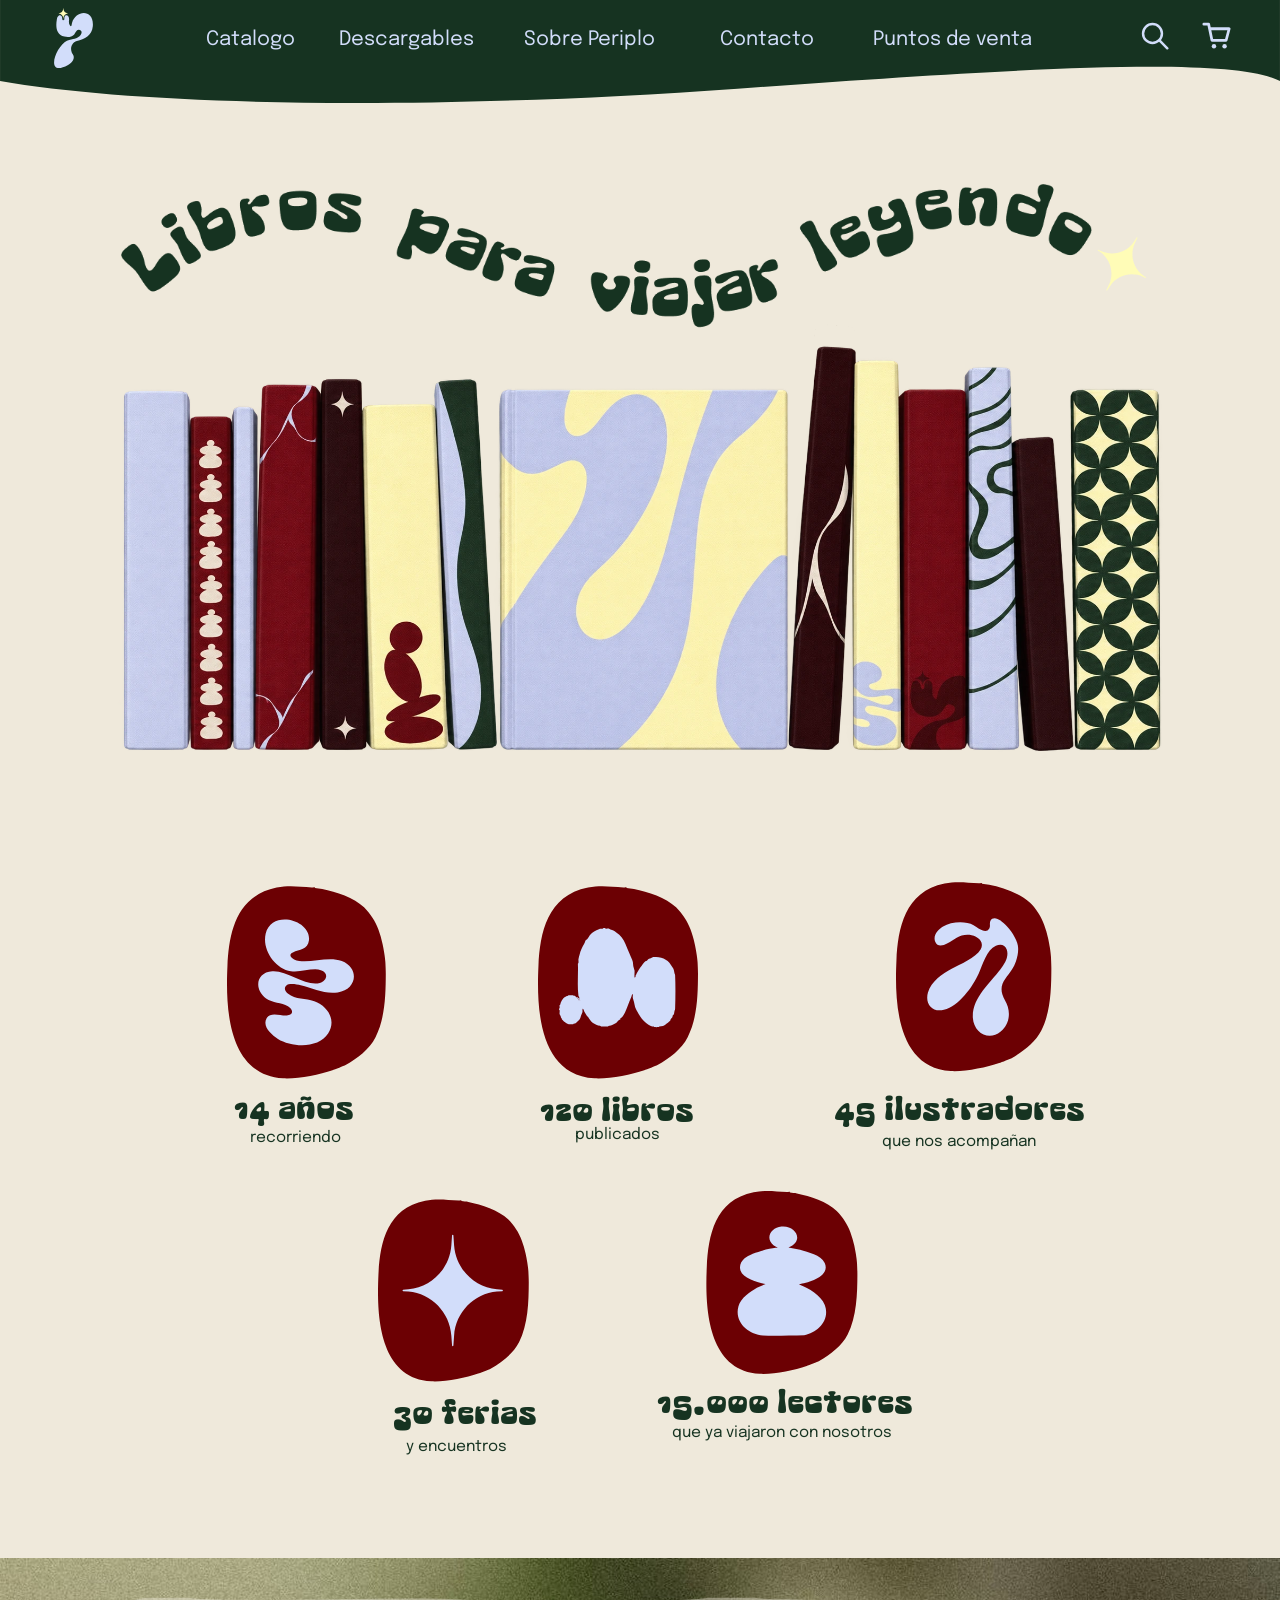
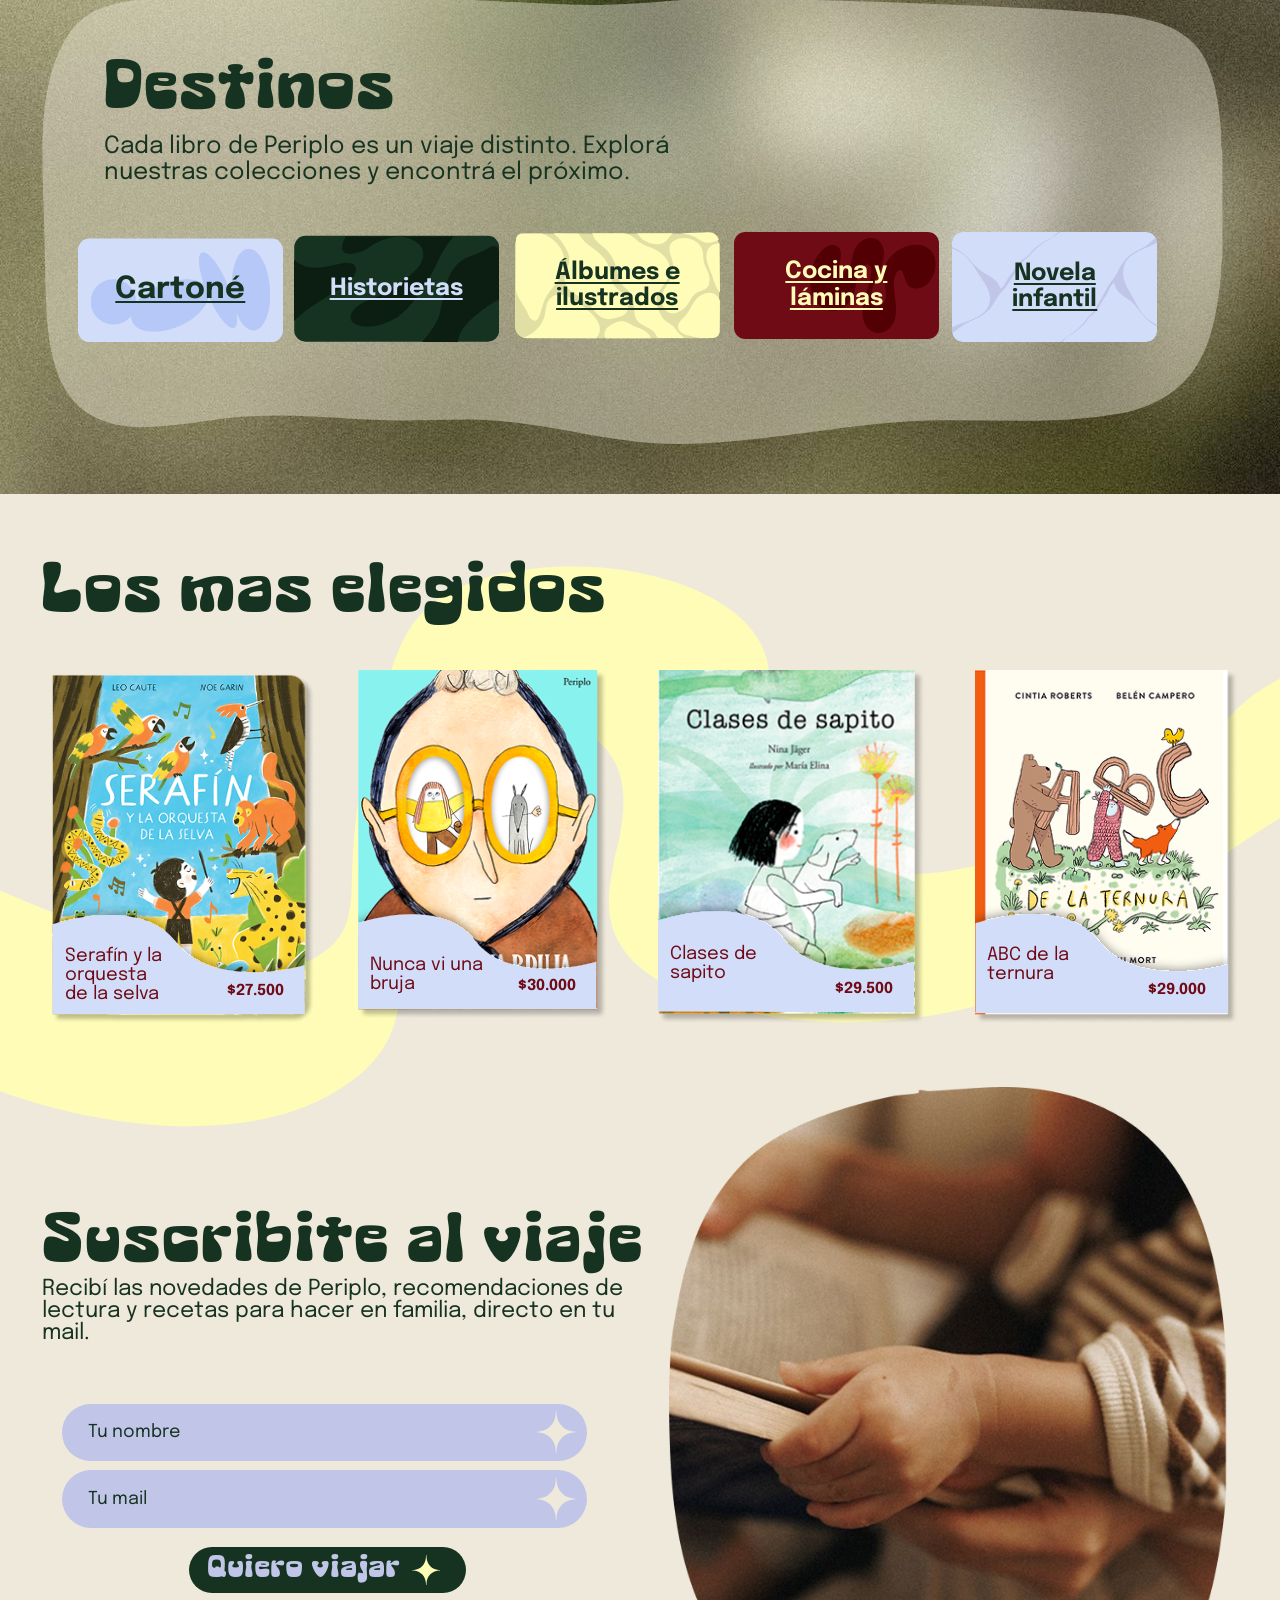
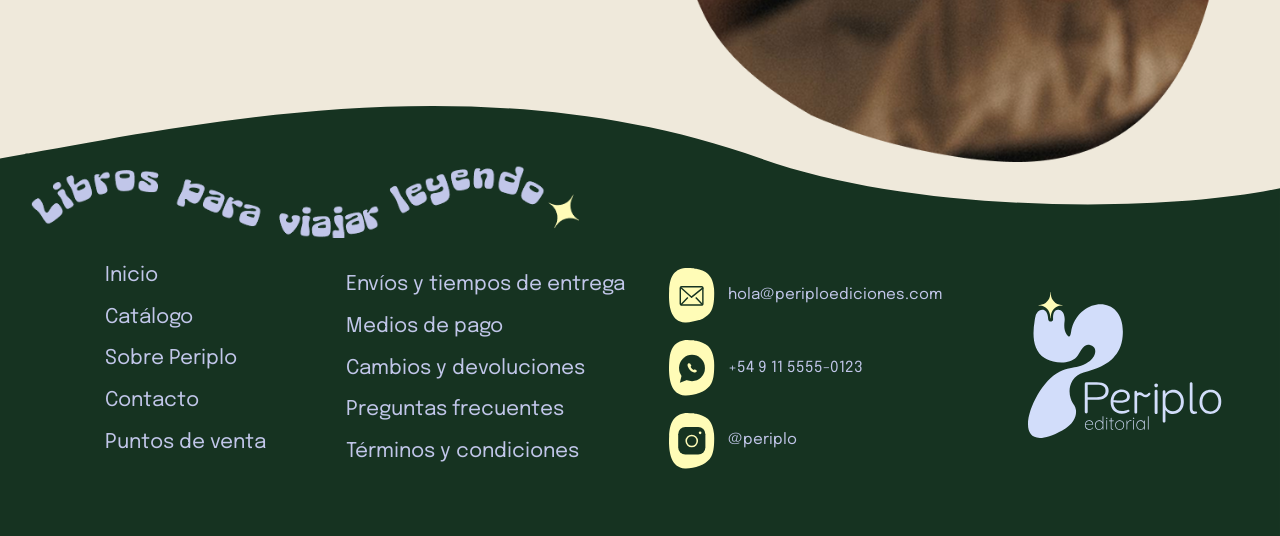
==== commit 3d4edecb: "commit3" ====
--- a/index.html
+++ b/index.html
@@ -5,7 +5,7 @@
 <meta name="viewport" content="width=device-width, initial-scale=1">
 <title>Periplo Ediciones | Libros para viajar leyendo</title>
 <meta name="description" content="Periplo es una editorial independiente de Buenos Aires de libros ilustrados infantiles y libros de arte culinario.">
-<link rel="icon" type="image/svg+xml" href="assets/img/isotipo.svg">
+<link rel="icon" type="image/svg+xml" href="assets/img/favicon.svg">
 <link rel="stylesheet" href="css/styles.css">
 </head>
 <body class="home">
